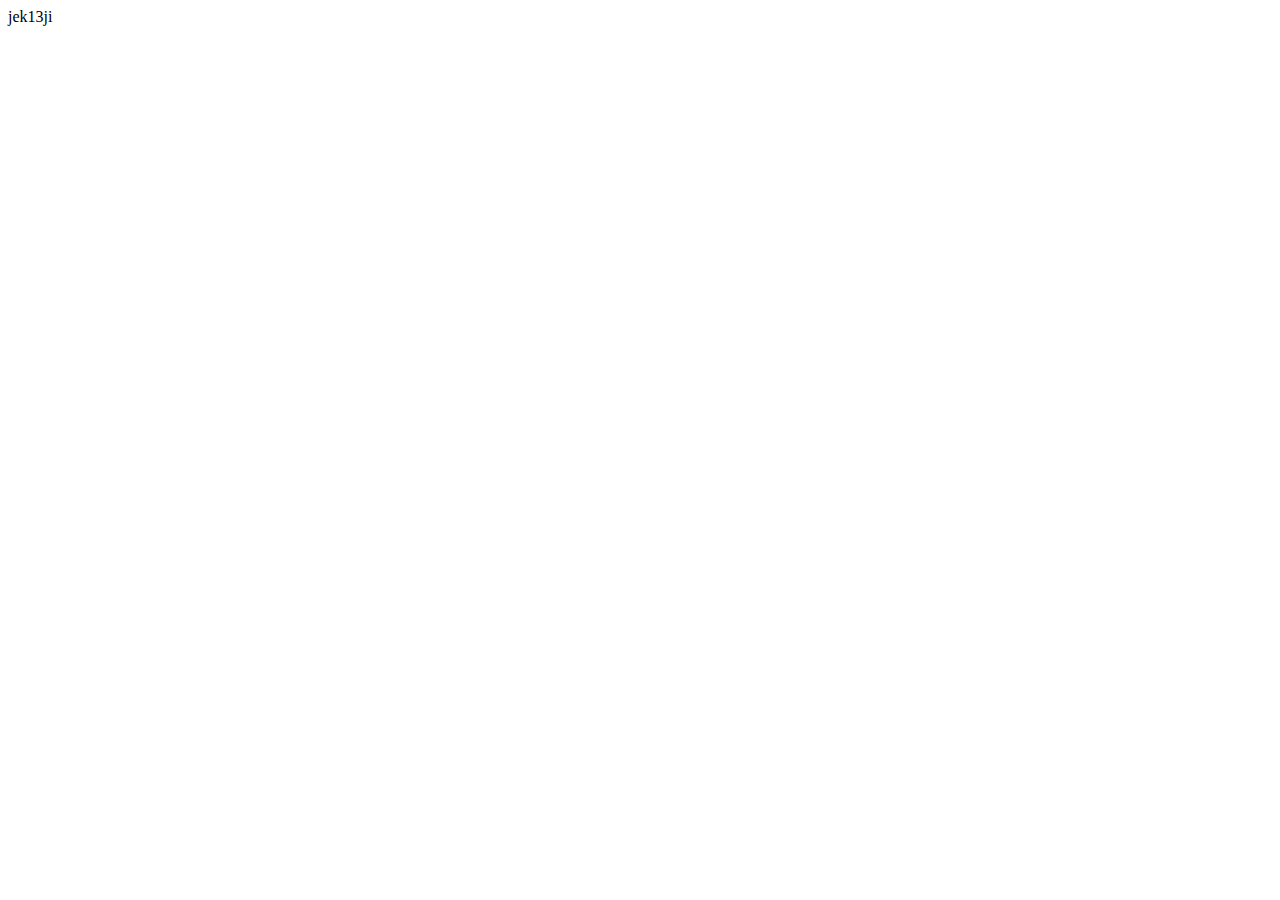
==== ilkin.html @ 347c8cb4 "first change" ====
<!DOCTYPE html>
<html lang="en">
<head>
    <meta charset="UTF-8">
    <meta http-equiv="X-UA-Compatible" content="IE=edge">
    <meta name="viewport" content="width=div, initial-scale=1.0">
    <title>Document</title>
</head>
<body>
    <div>
        jek13ji
    </div>
</body>
</html>
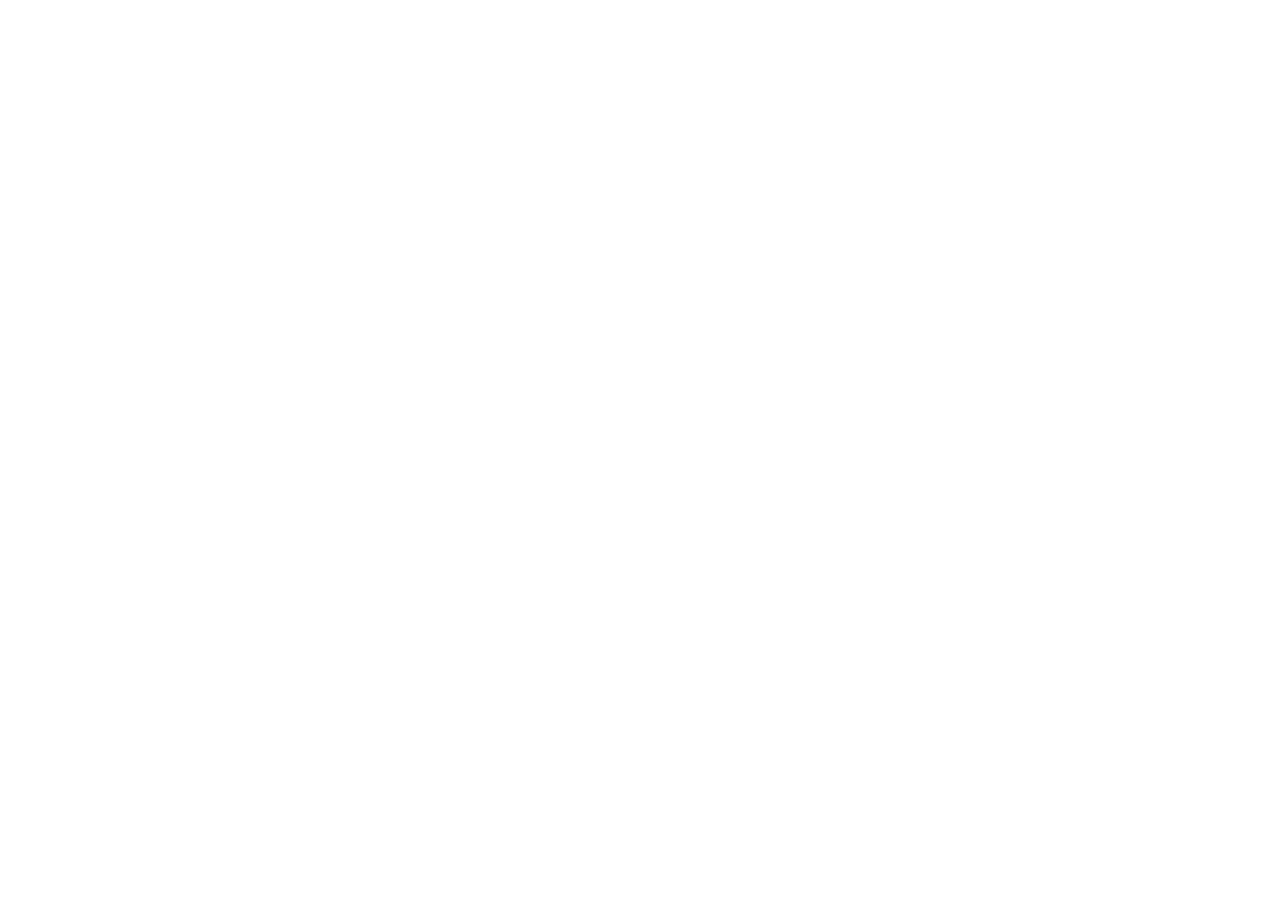
==== commit 21c5710a: "Project" ====
--- a/ilkin.html
+++ b/ilkin.html
@@ -1,14 +1,13 @@
 <!DOCTYPE html>
 <html lang="en">
-<head>
-    <meta charset="UTF-8">
-    <meta http-equiv="X-UA-Compatible" content="IE=edge">
-    <meta name="viewport" content="width=div, initial-scale=1.0">
-    <title>Document</title>
-</head>
-<body>
-    <div>
-        jek13ji
-    </div>
-</body>
-</html>+  <head>
+    <meta charset="UTF-8" />
+    <meta http-equiv="X-UA-Compatible" content="IE=edge" />
+    <meta name="viewport" content="width=device-width, initial-scale=1.0" />
+    <title>Project</title>
+    <link rel="stylesheet" href="ilkin.css" />
+  </head>
+  <body>
+    <div class="container"></div>
+  </body>
+</html>
--- a/ilkin.css
+++ b/ilkin.css
@@ -0,0 +1,18 @@
+@import url("https://fonts.googleapis.com/css2?family=Montserrat:ital,wght@0,100;0,200;0,300;0,400;0,500;0,600;0,700;0,800;0,900;1,100;1,200;1,300;1,400;1,500;1,600;1,700;1,800;1,900&family=Roboto:ital,wght@0,100;0,300;0,400;0,500;0,700;0,900;1,100;1,300;1,400;1,500;1,700;1,900&display=swap");
+* {
+  box-sizing: border-box;
+  list-style: none;
+}
+
+body {
+  font-family: Roboto Slab;
+}
+@media screen and (min-width: 320px) and (max-width: 991px) {
+  .container {
+    margin-left: 35px;
+    margin-top: 36px;
+    display: flex;
+    justify-content: center;
+    flex-direction: column;
+  }
+}
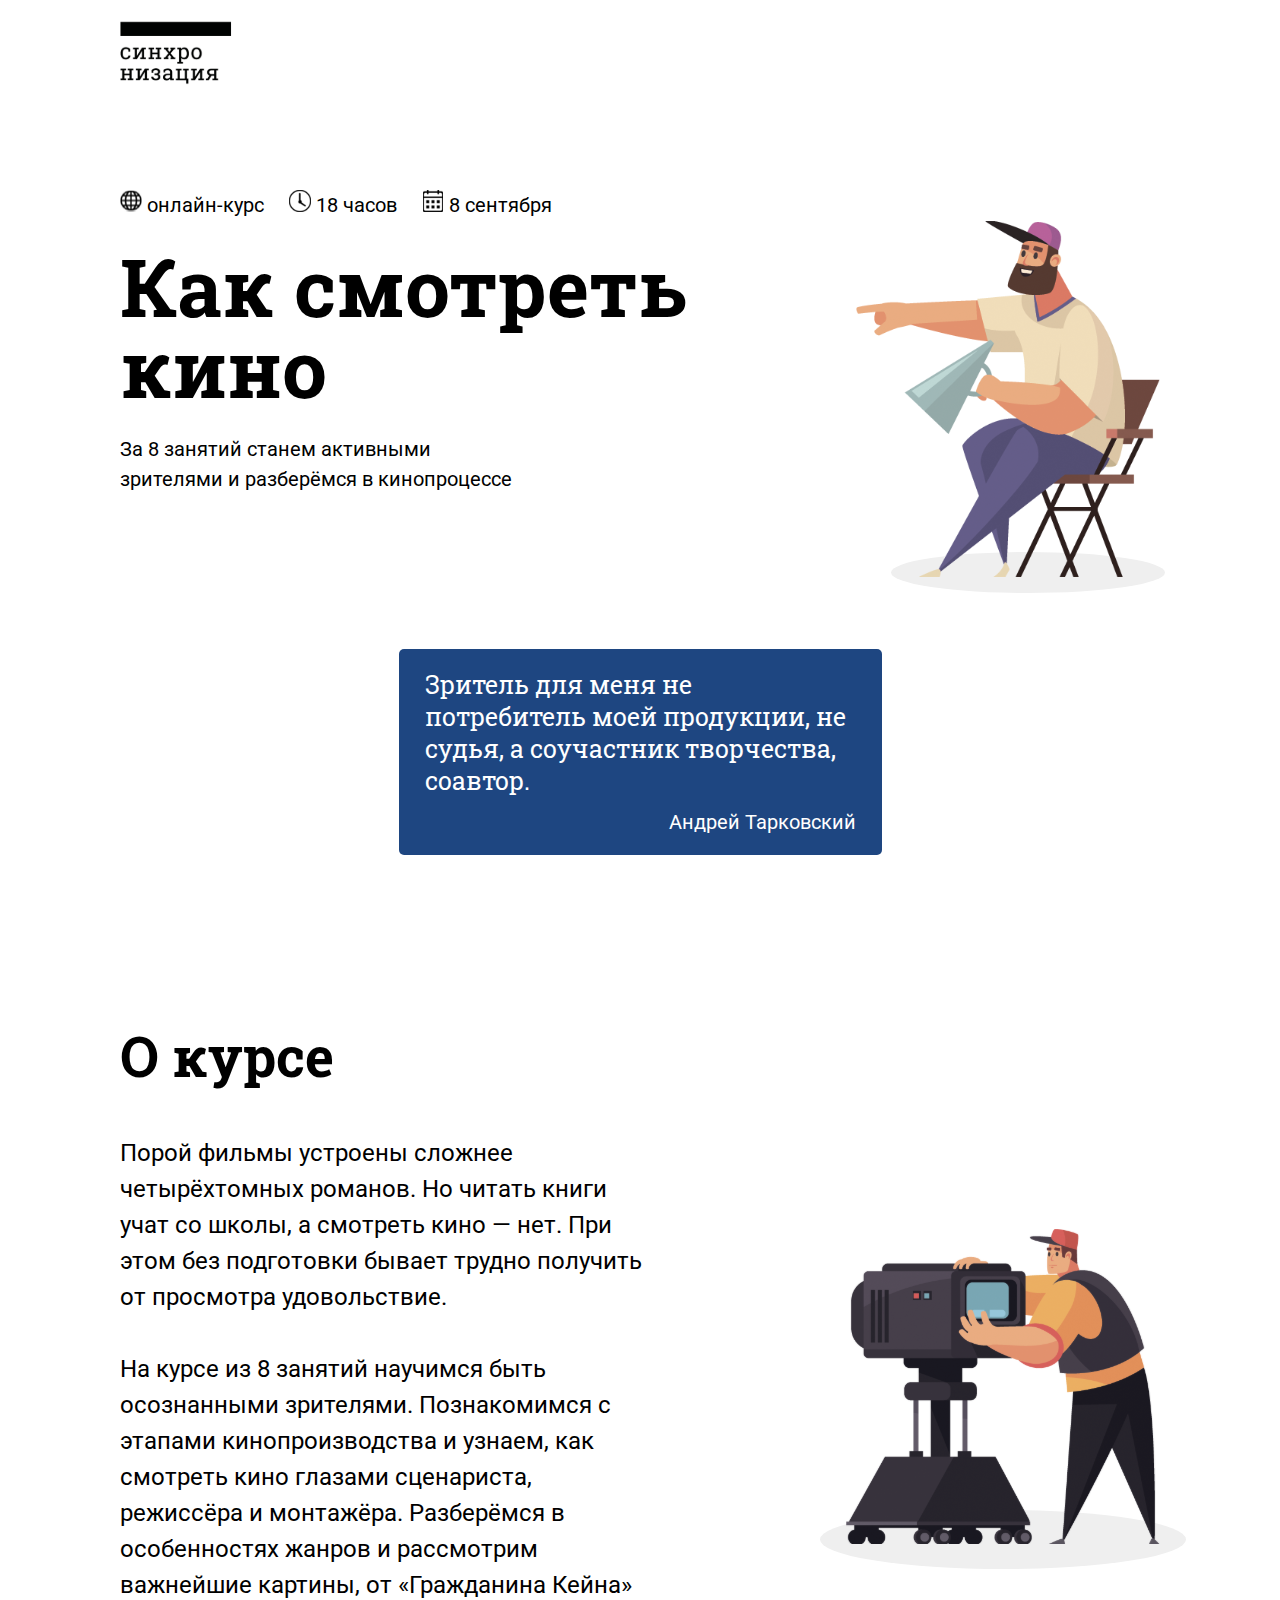
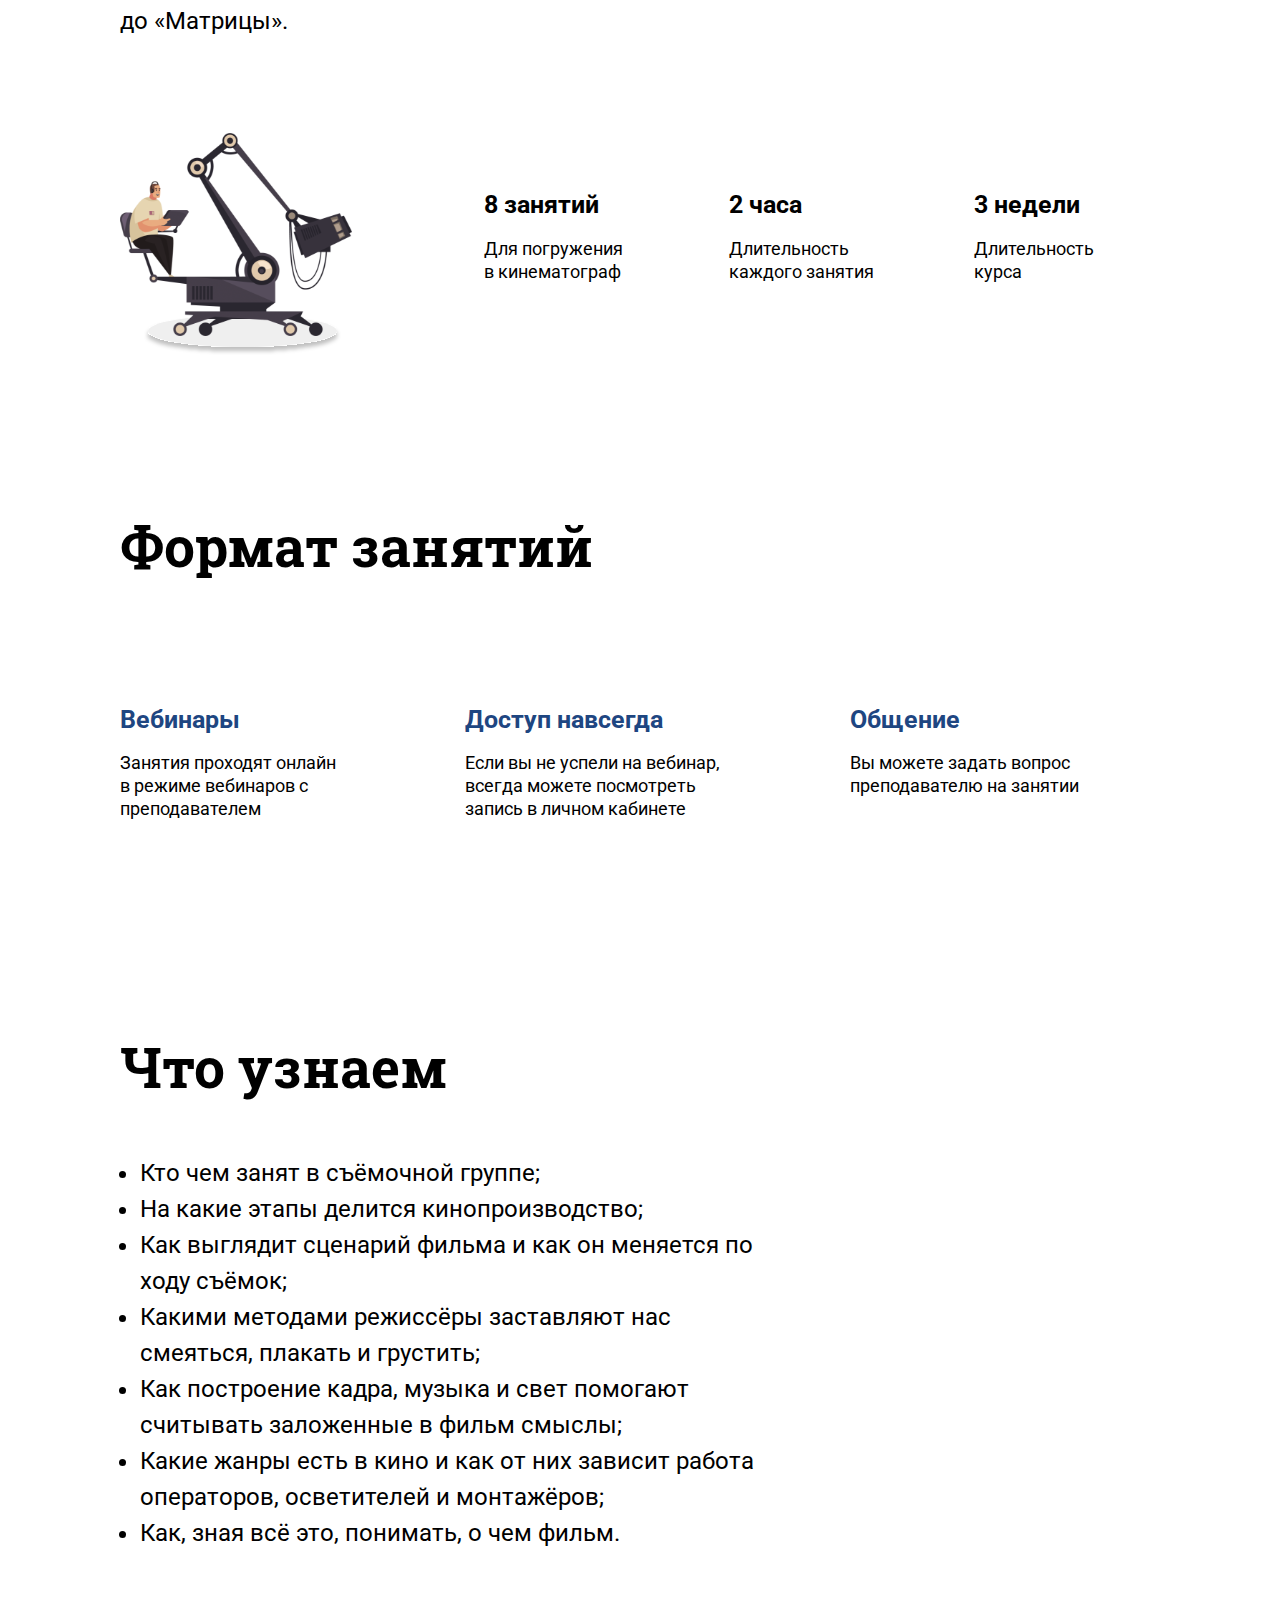
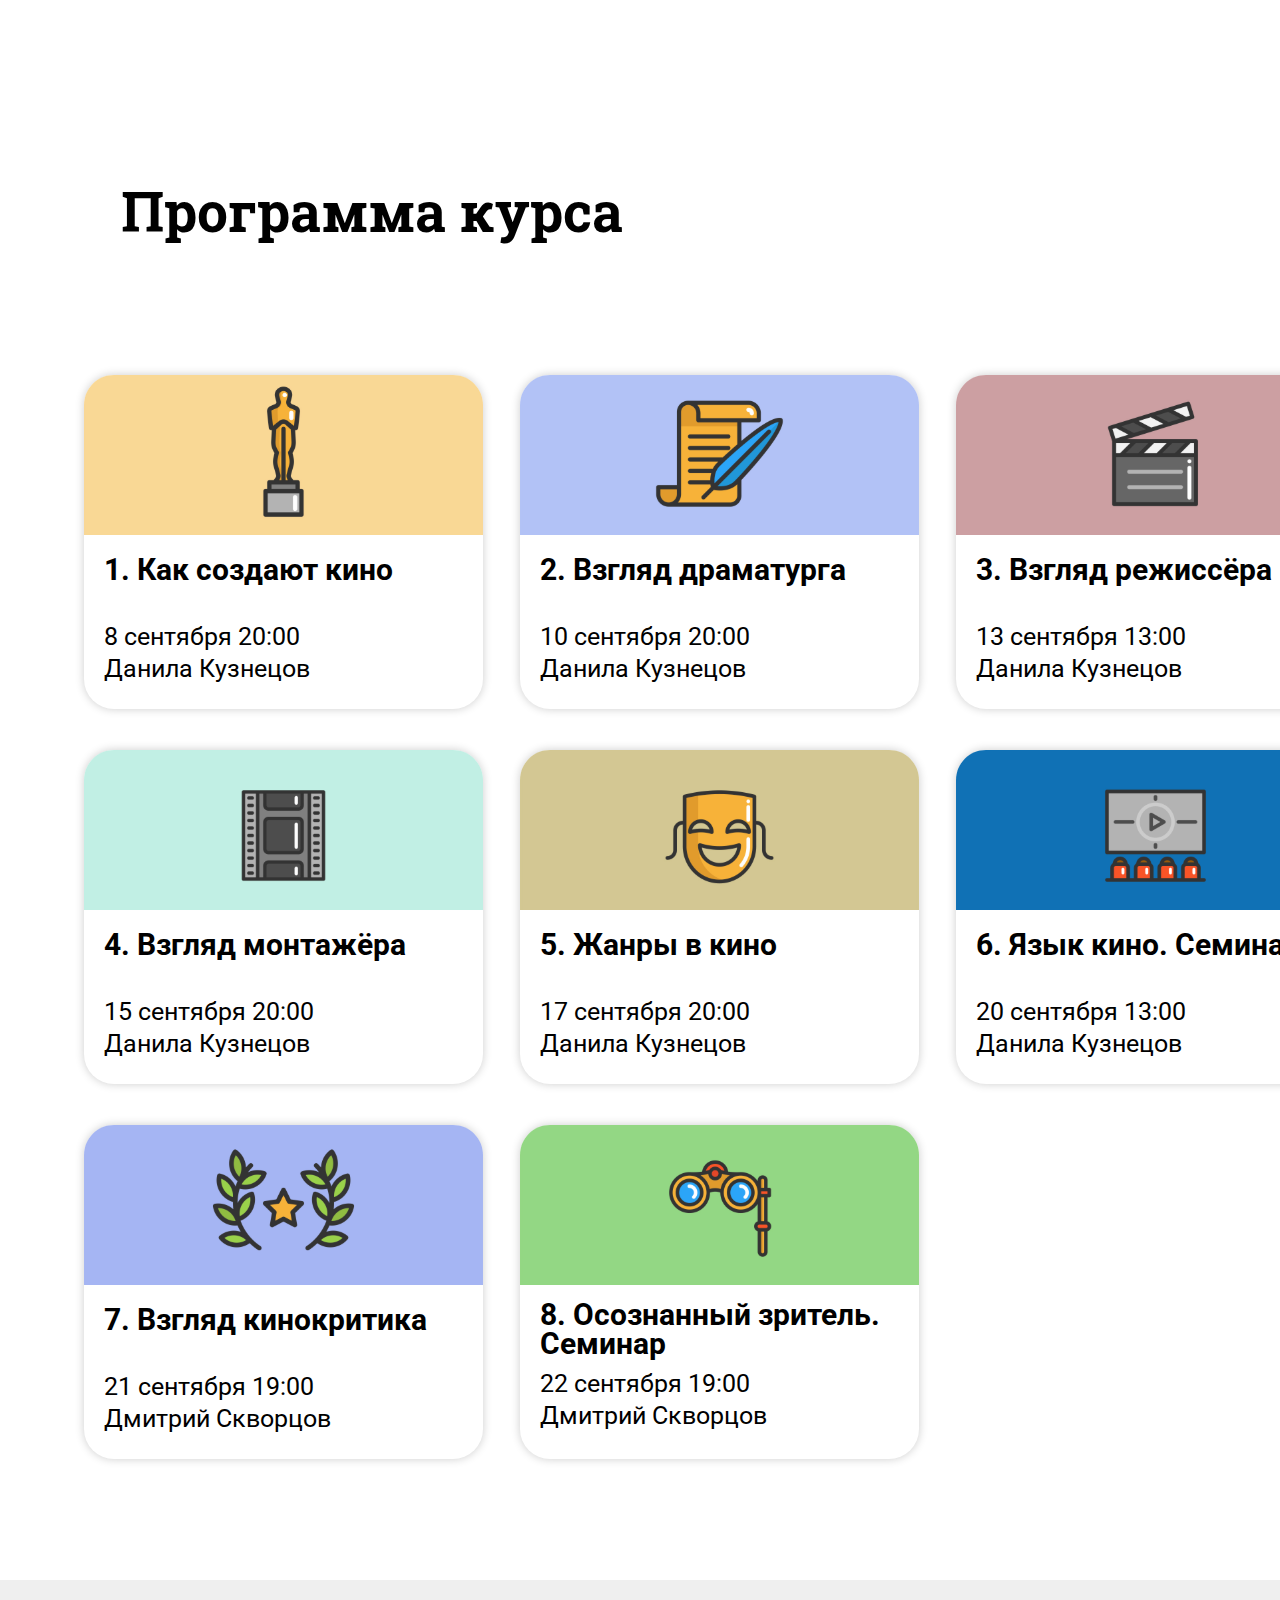
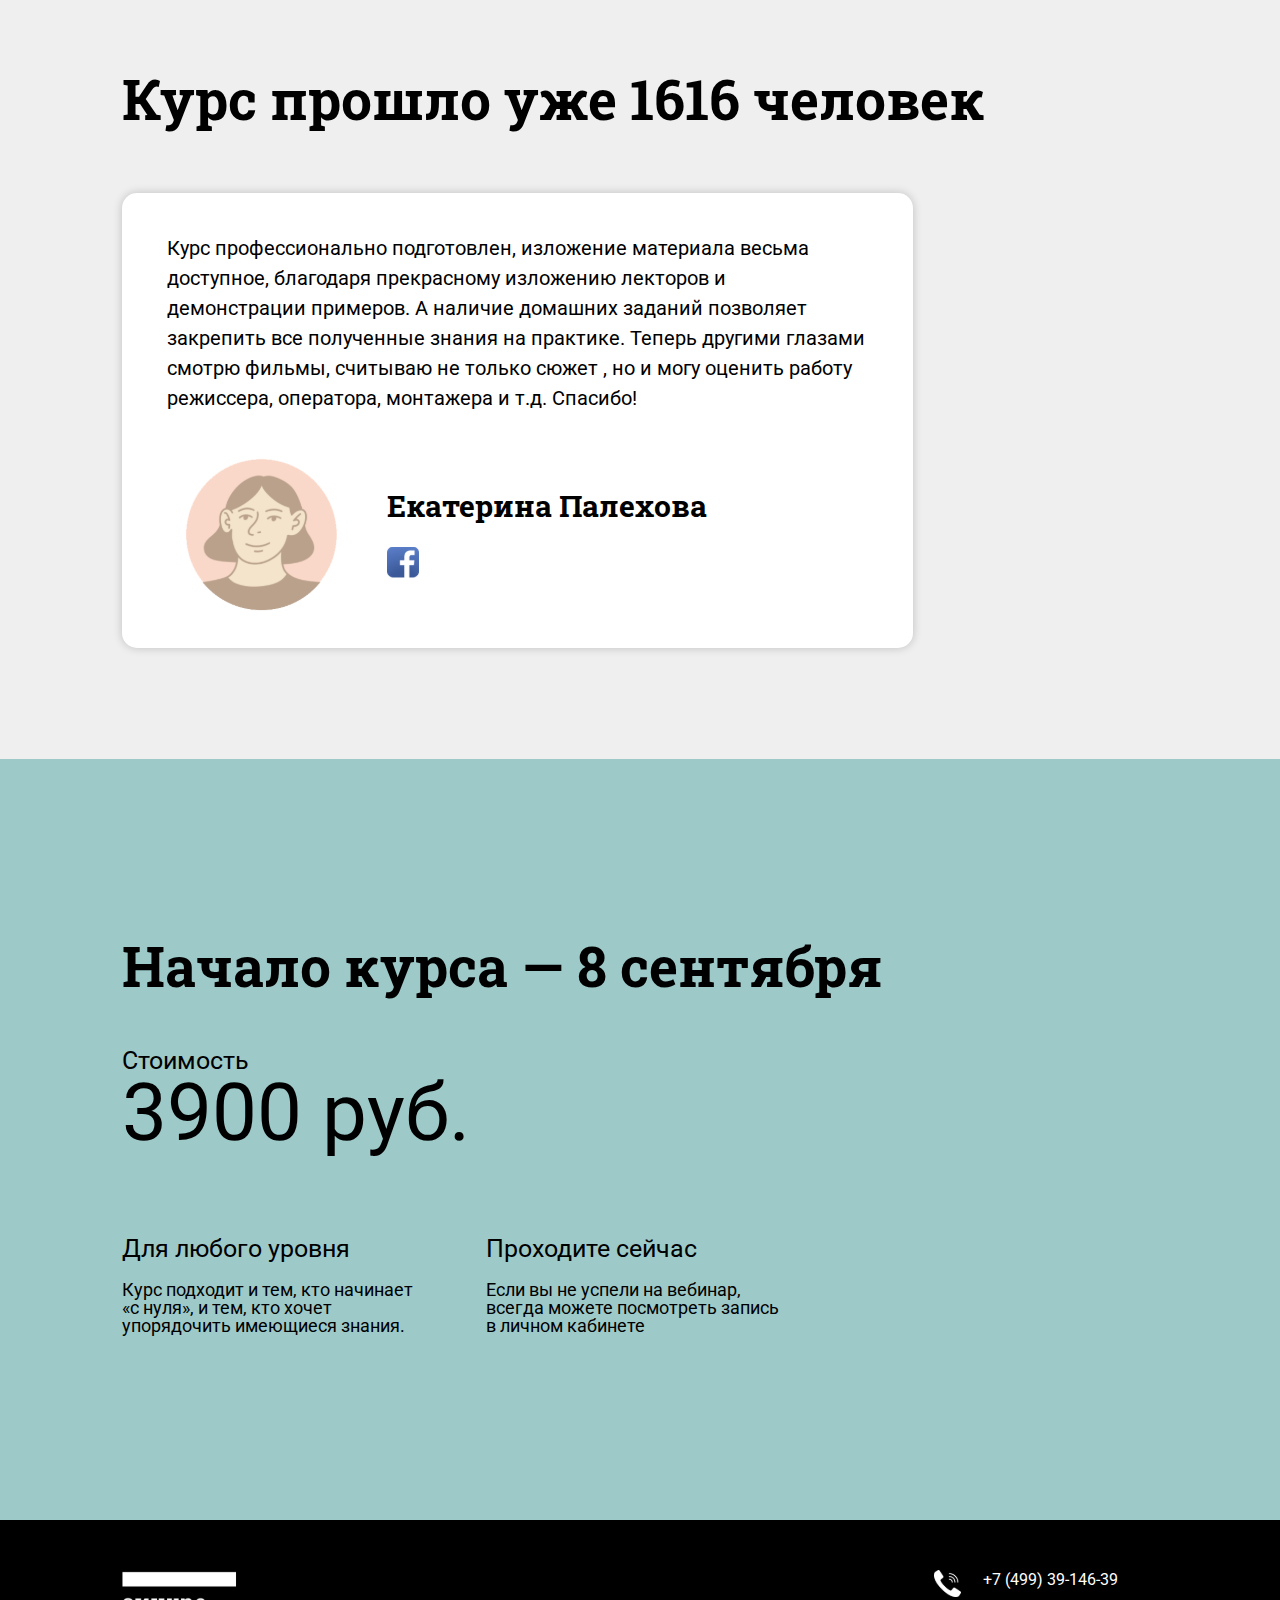
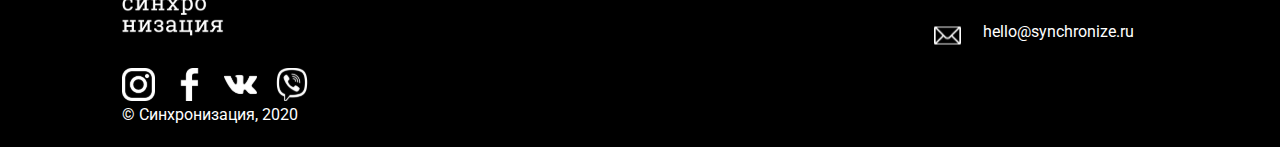
==== commit 59110d2c: "initially changed" ====
--- a/ilkin.html
+++ b/ilkin.html
@@ -8,6 +8,281 @@
     <link rel="stylesheet" href="ilkin.css" />
   </head>
   <body>
-    <div class="container"></div>
+    <div class="container">
+      <header>
+        <a href="#">
+          <img src="./images/logo-black 1.svg" alt="" class="logo" />
+        </a>
+        <ul class="menu">
+          <li>
+            <a href="#"
+              ><img src="images/globe.svg" alt="" /> <span>онлайн-курс</span></a
+            >
+          </li>
+          <li>
+            <a href="#"
+              ><img src="images/clock.svg" alt="" /> <span>18 часов </span></a
+            >
+          </li>
+          <li>
+            <a href="#"
+              ><img src="images/calendar.svg" alt="" />
+              <span>8 сентября</span>
+            </a>
+          </li>
+        </ul>
+      </header>
+      <section class="hero">
+        <div class="top-content">
+          <div class="hero-text">
+            <h1>Как смотреть кино</h1>
+            <p>
+              За 8 занятий станем активными зрителями и разберёмся в
+              кинопроцессе
+            </p>
+          </div>
+          <div class="hero-image">
+            <img src="./images/hero-image.svg" alt="" />
+            <img src="./images/ellipse-1.svg" alt="" />
+          </div>
+        </div>
+        <div class="bottom-content">
+          <div>
+            <p>
+              Зритель для меня не потребитель моей продукции, не судья, а
+              соучастник творчества, соавтор.
+            </p>
+            <p>Андрей Тарковский</p>
+          </div>
+        </div>
+      </section>
+      <section class="about">
+        <div class="top-content">
+          <h1>О курсе</h1>
+          <div class="about-content">
+            <p>
+              Порой фильмы устроены сложнее четырёхтомных романов. Но читать
+              книги учат со школы, а смотреть кино — нет. При этом без
+              подготовки бывает трудно получить от просмотра удовольствие.
+              <br /><br />
+              На курсе из 8 занятий научимся быть осознанными зрителями.
+              Познакомимся с этапами кинопроизводства и узнаем, как смотреть
+              кино глазами сценариста, режиссёра и монтажёра. Разберёмся в
+              особенностях жанров и рассмотрим важнейшие картины, от «Гражданина
+              Кейна» до «Матрицы».
+            </p>
+            <div class="about-image">
+              <img src="./images/about-image-1.svg" alt="" />
+              <img src="./images/ellipse-2.svg" alt="" />
+            </div>
+          </div>
+        </div>
+        <div class="bottom-content">
+          <div class="bottom-image">
+            <img src="./images/about-image-2.svg" alt="" />
+            <img src="./images/ellipse-3.svg" alt="" />
+          </div>
+          <ul class="bottom-text">
+            <li>
+              <span>8 занятий </span>
+              <p>Для погружения в кинематограф</p>
+            </li>
+            <li>
+              <span>2 часа</span>
+              <p>Длительность каждого занятия</p>
+            </li>
+            <li>
+              <span>3 недели</span>
+              <p>Длительность курса</p>
+            </li>
+          </ul>
+        </div>
+      </section>
+      <section class="format">
+        <h1>Формат занятий</h1>
+        <ul class="format-content">
+          <li>
+            <span>Вебинары</span>
+            <p style="max-width: 223px">
+              Занятия проходят онлайн в режиме вебинаров с преподавателем
+            </p>
+          </li>
+          <li>
+            <span>Доступ навсегда</span>
+            <p>
+              Если вы не успели на вебинар, всегда можете посмотреть запись в
+              личном кабинете
+            </p>
+          </li>
+          <li>
+            <span>Общение</span>
+            <p>Вы можете задать вопрос преподавателю на занятии</p>
+          </li>
+        </ul>
+      </section>
+      <section class="whatweknow">
+        <h1>Что узнаем</h1>
+        <ul>
+          <li>Кто чем занят в съёмочной группе;</li>
+          <li>На какие этапы делится кинопроизводство;</li>
+          <li>
+            Как выглядит сценарий фильма и как он меняется по ходу съёмок;
+          </li>
+          <li>
+            Какими методами режиссёры заставляют нас смеяться, плакать и
+            грустить;
+          </li>
+          <li>
+            Как построение кадра, музыка и свет помогают считывать заложенные в
+            фильм смыслы;
+          </li>
+          <li>
+            Какие жанры есть в кино и как от них зависит работа операторов,
+            осветителей и монтажёров;
+          </li>
+          <li>Как, зная всё это, понимать, о чем фильм.</li>
+        </ul>
+      </section>
+    </div>
+    <section class="course">
+      <h1>Программа курса</h1>
+      <div class="boxes-direction">
+        <div class="boxes">
+          <img src="./images/rectangle-1.svg" alt="" />
+          <div>
+            <span>1. Как создают кино</span>
+            <p>8 сентября 20:00 Данила Кузнецов</p>
+          </div>
+        </div>
+        <div class="boxes">
+          <img src="./images/rectangle-2.svg" alt="" />
+          <div>
+            <span>2. Взгляд драматурга</span>
+            <p>10 сентября 20:00 Данила Кузнецов</p>
+          </div>
+        </div>
+        <div class="boxes">
+          <img src="./images/rectangle-3.svg" alt="" />
+          <div>
+            <span>3. Взгляд режиссёра</span>
+            <p>13 сентября 13:00 Данила Кузнецов</p>
+          </div>
+        </div>
+        <div class="boxes">
+          <img src="./images/rectangle-4.svg" alt="" />
+          <div>
+            <span>4. Взгляд монтажёра</span>
+            <p>15 сентября 20:00 Данила Кузнецов</p>
+          </div>
+        </div>
+        <div class="boxes">
+          <img src="./images/rectangle-5.svg" alt="" />
+          <div>
+            <span>5. Жанры в кино</span>
+            <p>17 сентября 20:00 Данила Кузнецов</p>
+          </div>
+        </div>
+        <div class="boxes">
+          <img src="./images/rectangle-6.svg" alt="" />
+          <div>
+            <span>6. Язык кино. Семинар</span>
+            <p>20 сентября 13:00 Данила Кузнецов</p>
+          </div>
+        </div>
+        <div class="boxes">
+          <img src="./images/rectangle-7.svg" alt="" />
+          <div>
+            <span>7. Взгляд кинокритика</span>
+            <p>21 сентября 19:00 Дмитрий Скворцов</p>
+          </div>
+        </div>
+        <div class="last-box">
+          <img src="./images/rectangle-8.svg" alt="" />
+          <div>
+            <span>8. Осознанный зритель. Семинар</span>
+            <p>22 сентября 19:00 Дмитрий Скворцов</p>
+          </div>
+        </div>
+      </div>
+    </section>
+    <section class="static">
+      <h1>Курс прошло уже 1616 человек</h1>
+      <div class="static-content">
+        <p>
+          Курс профессионально подготовлен, изложение материала весьма
+          доступное, благодаря прекрасному изложению лекторов и демонстрации
+          примеров. А наличие домашних заданий позволяет закрепить все
+          полученные знания на практике. Теперь другими глазами смотрю фильмы,
+          считываю не только сюжет , но и могу оценить работу режиссера,
+          оператора, монтажера и т.д. Спасибо!
+        </p>
+        <div class="bottom">
+          <img src="./images/profile-photo.svg" alt="" />
+          <div>
+            <h1>Екатерина Палехова</h1>
+            <img src="./images/fb.svg" alt="" />
+          </div>
+        </div>
+      </div>
+    </section>
+    <section class="start">
+      <h1>Начало курса — 8 сентября</h1>
+      <div>
+        <p>Стоимость</p>
+        <span>3900 руб.</span>
+      </div>
+      <ul>
+        <li>
+          <span>Для любого уровня</span>
+          <p>
+            Курс подходит и тем, кто начинает «с нуля», и тем, кто хочет
+            упорядочить имеющиеся знания.
+          </p>
+        </li>
+        <li>
+          <span>Проходите сейчас</span>
+          <p>
+            Если вы не успели на вебинар, всегда можете посмотреть запись в
+            личном кабинете
+          </p>
+        </li>
+      </ul>
+    </section>
+    <footer>
+      <div>
+        <div class="left-footer">
+          <img src="./images/logo-white 1.svg" alt="" />
+          <ul>
+            <li>
+              <a href="#"><img src="./images/instagram.svg" alt="" /></a>
+            </li>
+            <li>
+              <a href="#"><img src="./images/fb-black.svg" alt="" /></a>
+            </li>
+            <li>
+              <a href="#"><img src="./images/wk.svg" alt="" /></a>
+            </li>
+            <li>
+              <a href="#"><img src="./images/wp.svg" alt="" /></a>
+            </li>
+          </ul>
+        </div>
+        <div class="right-footer">
+          <ul>
+            <li>
+              <img src="./images/phone_white.svg" alt="" />
+              <p>+7 (499) 39-146-39</p>
+            </li>
+            <li>
+              <img src="./images/mail_white.svg" alt="" />
+              <p>hello@synchronize.ru</p>
+            </li>
+          </ul>
+        </div>
+        <div class="bottom-footer">
+          <p>© Синхронизация, 2020</p>
+        </div>
+      </div>
+    </footer>
   </body>
 </html>
--- a/ilkin.css
+++ b/ilkin.css
@@ -1,18 +1,1016 @@
-@import url("https://fonts.googleapis.com/css2?family=Montserrat:ital,wght@0,100;0,200;0,300;0,400;0,500;0,600;0,700;0,800;0,900;1,100;1,200;1,300;1,400;1,500;1,600;1,700;1,800;1,900&family=Roboto:ital,wght@0,100;0,300;0,400;0,500;0,700;0,900;1,100;1,300;1,400;1,500;1,700;1,900&display=swap");
+@import url("https://fonts.googleapis.com/css2?family=Roboto+Slab:wght@100;200;300;400;500;600;700;800;900&family=Roboto:ital,wght@0,100;0,300;0,400;0,500;0,700;0,900;1,100;1,300;1,400;1,500;1,700;1,900&display=swap");
 * {
   box-sizing: border-box;
+  margin: 0;
+  padding: 0;
+  text-decoration: none;
   list-style: none;
 }
+body {
+  font-family: Roboto;
+}
+.container {
+  margin: 0 auto;
+  max-width: 1600px;
+  padding: 0 120px;
+}
+@media screen and (min-width: 1280px) {
+  .container header {
+    margin-top: 20px;
+    display: flex;
+    flex-direction: column;
+    row-gap: 100px;
+  }
+  .logo {
+    width: 112px;
+    height: 66px;
+    object-fit: contain;
+  }
+  header .menu {
+    display: flex;
+    align-items: center;
+    column-gap: 25px;
+  }
+  header .menu a {
+    font-size: 20px;
+    line-height: 23px;
+    color: #000;
+  }
+  header .menu a img {
+    width: 22px;
+    height: 22px;
+  }
+  .hero {
+    display: flex;
+    flex-direction: column;
+    row-gap: 68px;
+    margin-top: 4px;
+  }
+  .hero .top-content {
+    display: flex;
+    align-items: flex-start;
+  }
+  .hero .top-content .hero-text {
+    width: 100%;
+  }
+  .hero .top-content .hero-text h1 {
+    font-size: 80px;
+    line-height: 81.11px;
+    font-family: "Roboto Slab";
+    max-width: 628px;
+    padding-top: 25px;
+  }
+  .hero .top-content .hero-text p {
+    font-size: 20px;
+    line-height: 150%;
+    padding-top: 26px;
+    max-width: 414px;
+  }
+  .hero .hero-image {
+    position: relative;
+    margin-left: 140px;
+  }
+  .hero .hero-image img:last-child {
+    z-index: -1;
+    position: absolute;
+    left: 35px;
+    bottom: -12px;
+  }
+  .hero .bottom-content {
+    display: flex;
+    justify-content: center;
+  }
+  .hero .bottom-content div {
+    max-width: 483px;
+    background-color: #1e4681;
+    color: #fff;
+    padding: 20px 26px;
+    border-radius: 5px;
+  }
+  .hero .bottom-content div p:first-child {
+    font-family: "Roboto Slab";
+    font-size: 25px;
+    line-height: 32px;
+  }
+  .hero .bottom-content div p:last-child {
+    font-size: 20px;
+    line-height: 26px;
+    text-align: right;
+    padding-top: 12px;
+  }
+  .about {
+    margin-top: 173.36px;
+    display: flex;
+    flex-direction: column;
+  }
+  .about .top-content {
+    display: flex;
+    flex-direction: column;
+    column-gap: 190px;
+  }
+  .about .top-content .about-content {
+    display: flex;
+    width: 100%;
+    margin-top: 51px;
+    align-items: center;
+    column-gap: 190px;
+  }
+  .about .top-content h1 {
+    font-size: 55px;
+    line-height: 101.38%;
+    font-family: "Roboto Slab";
+    font-weight: 700;
+  }
+  .about .top-content .about-content p {
+    max-width: 662px;
+    font-size: 24px;
+    line-height: 36px;
+  }
+  .about .about-image {
+    display: flex;
+    flex-direction: column;
+    align-items: center;
+    position: relative;
+  }
+  .about .about-image img:last-child {
+    position: absolute;
+    bottom: -25px;
+    z-index: -1;
+  }
+  .about .bottom-content {
+    display: flex;
+    margin-top: 94px;
+    position: relative;
+    column-gap: 132px;
+  }
+  .about .bottom-image img:last-child {
+    position: absolute;
+    left: 24px;
+    bottom: -15px;
+    z-index: -1;
+  }
+  .about .bottom-content .bottom-text {
+    display: flex;
+    align-items: center;
+    column-gap: 95px;
+  }
+  .about .bottom-content .bottom-text span {
+    font-size: 25px;
+    line-height: 130%;
+    font-weight: 700;
+  }
+  .about .bottom-content .bottom-text p {
+    font-size: 18px;
+    line-height: 130%;
+    max-width: 150px;
+    padding-top: 15px;
+  }
+  .format {
+    margin-top: 178px;
+    display: flex;
+    flex-direction: column;
+    row-gap: 131px;
+  }
+  .format h1 {
+    font-family: "Roboto Slab";
+    font-weight: bold;
+    font-size: 55px;
+    line-height: 101.38%;
+  }
+  .format .format-content {
+    display: flex;
+    column-gap: 122px;
+  }
+  .format .format-content span {
+    color: #1e4681;
+    font-size: 25px;
+    line-height: 32px;
+    font-weight: bold;
+  }
+  .format .format-content p {
+    padding-top: 15px;
+    font-size: 18px;
+    line-height: 23px;
+    max-width: 263px;
+  }
+  .whatweknow {
+    margin-top: 219px;
+    display: flex;
+    flex-direction: column;
+    row-gap: 60px;
+  }
+  .whatweknow h1 {
+    font-size: 55px;
+    line-height: 55.61px;
+    font-weight: bold;
+    font-family: "Roboto Slab";
+  }
+  .whatweknow ul {
+    max-width: 662px;
+    padding-left: 20px;
+  }
+  .whatweknow ul li {
+    list-style: outside;
+    font-size: 24px;
+    line-height: 36px;
+  }
+  .course {
+    margin-top: 232px !important;
+    display: flex;
+    flex-direction: column;
+    row-gap: 136px;
+    position: relative;
+    margin: 0 auto;
+    padding: 0 84px;
+    max-width: 1600px;
+  }
+  .course h1 {
+    font-weight: bold;
+    font-size: 55px;
+    line-height: 101.38%;
+    font-family: "Roboto Slab";
+    margin-left: 37px;
+  }
+  .course .boxes-direction {
+    display: flex;
+    flex-wrap: wrap;
+    column-gap: 37px;
+    row-gap: 41px;
+    width: 115%;
+  }
+  .course .boxes {
+    box-shadow: 0 0 10px 0 rgb(1 1 1 / 20%);
+    border-radius: 30px;
+  }
+  .course .boxes div {
+    padding-left: 20px;
+    padding-top: 11px;
+    padding-bottom: 23px;
+    display: flex;
+    flex-direction: column;
+  }
+  .course .boxes span {
+    font-size: 30px;
+    font-weight: 700;
+    line-height: 39px;
+    max-width: 365px;
+    display: block;
+    padding-bottom: 32px;
+  }
+  .course .boxes p {
+    font-size: 25px;
+    line-height: 130%;
+    max-width: 240px;
+  }
+  .course .last-box {
+    box-shadow: 0 0 10px 0 rgb(1 1 1 / 20%);
+    border-radius: 30px;
+  }
+  .course .last-box div {
+    padding-left: 20px;
+    padding-top: 11px;
+    padding-bottom: 23px;
+    display: flex;
+    flex-direction: column;
+  }
+  .course .last-box span {
+    font-size: 30px;
+    font-weight: 700;
+    line-height: 29px;
+    max-width: 365px;
+    display: block;
+    padding-bottom: 10px;
+  }
+  .course .last-box p {
+    line-height: 130%;
+    font-size: 25px;
+    max-width: 240px;
+  }
+  .static {
+    background-color: #efefef;
+    margin: 0 auto;
+    padding-top: 91px;
+    padding-left: 122px;
+    padding-bottom: 111px;
+    margin-top: 121px;
+    display: flex;
+    flex-direction: column;
+    justify-content: flex-start;
+    max-width: 1600px;
+  }
+  .static h1 {
+    font-family: "Roboto Slab";
+    font-weight: bold;
+    font-size: 55px;
+    line-height: 101.38%;
+    margin-bottom: 67px;
+  }
+  .static .static-content {
+    background-color: #fff;
+    padding: 40px 45px 29px;
+    max-width: 791px;
+    border-radius: 15px;
+    box-shadow: 0 0 10px 0 rgb(1 1 1 / 20%);
+    display: flex;
+    flex-direction: column;
+    row-gap: 37px;
+  }
+  .static .static-content p {
+    font-size: 20px;
+    line-height: 150%;
+    max-width: 700px;
+  }
+  .static .bottom {
+    display: flex;
+    column-gap: 30px;
+    align-items: center;
+  }
+  .static .bottom div {
+    display: flex;
+    flex-direction: column;
+    row-gap: 26px;
+  }
+  .static .bottom div h1 {
+    font-size: 30px;
+    line-height: 101.38%;
+    font-family: "Roboto Slab";
+    margin: 0;
+  }
+  .static .bottom div img {
+    width: 32px;
+    height: 31px;
+  }
+  .start {
+    background-color: #9dc9c8;
+    margin: 0 auto;
+    padding-top: 179px;
+    padding-left: 122px;
+    padding-bottom: 185px;
+    display: flex;
+    flex-direction: column;
+    justify-content: flex-start;
+    max-width: 1600px;
+  }
+  .start h1 {
+    font-family: "Roboto Slab";
+    font-size: 55px;
+    font-weight: 700;
+    line-height: 56px;
+    letter-spacing: 0em;
+    text-align: left;
+    margin-bottom: 54px;
+  }
+  .start div {
+    margin-bottom: 82px;
+  }
+  .start div p {
+    font-size: 25px;
+    line-height: 25px;
+    letter-spacing: 0em;
+    text-align: left;
+  }
+  .start div span {
+    font-size: 80px;
+    font-weight: 400;
+    line-height: 81px;
+    letter-spacing: 0em;
+    text-align: left;
+  }
+  .start ul {
+    display: flex;
+    column-gap: 70px;
+  }
+  .start ul li span {
+    font-size: 25px;
+    line-height: 25px;
+    letter-spacing: 0em;
+    text-align: left;
+    margin-bottom: 20px;
+    display: block;
+  }
+  .start ul li p {
+    font-size: 18px;
+    font-weight: 400;
+    line-height: 18px;
+    letter-spacing: 0em;
+    text-align: left;
+    max-width: 294px;
+  }
+  footer {
+    background-color: #000;
+    margin: 0 auto;
+    padding-top: 50px;
+    padding-left: 122px;
+    padding-bottom: 23px;
+    display: flex;
+    flex-direction: column;
+    row-gap: 147px;
+    position: relative;
+    max-width: 1600px;
+  }
+  footer .left-footer {
+    display: flex;
+    flex-direction: column;
+    row-gap: 30px;
+  }
+  footer .left-footer img {
+    width: 115px;
+    height: 68px;
+  }
+  footer .left-footer ul {
+    display: flex;
+    column-gap: 18px;
+  }
+  footer .left-footer ul li a img {
+    width: 33px;
+    height: 33px;
+  }
+  footer .right-footer {
+    display: flex;
+    row-gap: 25px;
+    color: #fff;
+    position: absolute;
+    right: 146px;
+    top: 50px;
+  }
+  footer .right-footer ul {
+    display: flex;
+    row-gap: 25px;
+    flex-direction: column;
+  }
+  footer .right-footer ul li {
+    display: flex;
+    column-gap: 22px;
+  }
+  footer .right-footer ul li img {
+    width: 27px;
+    height: 27px;
+  }
+  footer .bottom-footer {
+    color: #fff;
+  }
+}
+@media screen and (min-width: 992px) and (max-width: 1279px) {
+  /* ----------------Nurlan------------------- */
 
-body {
-  font-family: Roboto Slab;
+  .container {
+    margin: 0 auto;
+    padding: 0 70px;
+  }
+  .container header {
+    margin-top: 20px;
+    display: flex;
+    flex-direction: column;
+    row-gap: 58px;
+  }
+  .logo {
+    width: 64px;
+    height: 38px;
+    object-fit: contain;
+    margin-top: 22px;
+  }
+  header .menu {
+    display: flex;
+    align-items: center;
+    column-gap: 25px;
+  }
+
+  header .menu a {
+    font-size: 12px;
+    line-height: 14px;
+    width: 75.29px;
+    height: 18.53px;
+    font-style: normal;
+    font-weight: normal;
+  }
+  header .menu a img {
+    width: 12px;
+    height: 12px;
+  }
+  .hero {
+    display: flex;
+    flex-direction: column;
+    row-gap: 68px;
+    margin-top: 7.53px;
+  }
+  .hero .top-content {
+    display: flex;
+    align-items: flex-start;
+  }
+  .hero .top-content .hero-text {
+    width: 100%;
+  }
+  .hero .top-content .hero-text h1 {
+    line-height: 47px;
+    font-family: "Roboto Slab";
+    padding-top: 8px;
+
+    width: 363.72px;
+    height: 110.04px;
+    font-family: Roboto Slab;
+    font-style: normal;
+    font-weight: bold;
+    font-size: 46px;
+    margin-bottom: 4px;
+  }
+  .hero .top-content .hero-text p {
+    width: 264px;
+    height: 36px;
+    font-family: Roboto;
+    font-style: normal;
+    font-weight: normal;
+    font-size: 12px;
+    line-height: 18px;
+  }
+  .hero .hero-image {
+    position: relative;
+  }
+  .hero .hero-image img:first-child {
+    position: absolute;
+    left: -430px;
+    width: 176.07px;
+    height: 206.18px;
+  }
+
+  .hero .hero-image img:last-child {
+    z-index: -1;
+    position: absolute;
+    left: -410px;
+    bottom: -217px;
+    width: 158.69px;
+    height: 23.75px;
+  }
+  .hero .bottom-content {
+    display: flex;
+  }
+  .hero .bottom-content div {
+    width: 280.11px;
+    height: 115.83px;
+    background-color: #1e4681;
+    color: #fff;
+    border-radius: 3px;
+    margin-top: 39.17px;
+    margin-left: 154px;
+  }
+  .hero .bottom-content div p:first-child {
+    font-family: "Roboto Slab";
+    width: 250.38px;
+    height: 65.45px;
+    font-style: normal;
+    font-weight: normal;
+    font-size: 14px;
+    line-height: 130%;
+    padding-top: 11px;
+    padding-left: 15px;
+    margin-bottom: 10.6px;
+  }
+  .hero .bottom-content div p:last-child {
+    width: 162.46px;
+    height: 26.43px;
+    font-family: Roboto;
+    font-style: normal;
+    font-weight: normal;
+    font-size: 12px;
+    line-height: 130%;
+    text-align: right;
+    padding-top: 11px;
+    margin-left: 108px;
+  }
+  /* ----------------------------------------------- */
+  .about {
+    margin-top: 100.41px;
+    display: flex;
+    flex-direction: column;
+  }
+  .about .top-content {
+    display: flex;
+    flex-direction: column;
+    column-gap: 115px;
+  }
+  .about .top-content .about-content {
+    display: flex;
+    width: 100%;
+    margin-top: 25px;
+    align-items: center;
+    column-gap: 115px;
+  }
+  .about .top-content h1 {
+    font-family: "Roboto Slab";
+    font-weight: 700;
+    font-size: 32px;
+    line-height: 101.38%;
+    /* or 32px */
+    color: #000000;
+  }
+  .about .top-content .about-content p {
+    max-width: 383.41px;
+    font-size: 14px;
+    line-height: 150%;
+    /* or 21px */
+    color: #000000;
+  }
+  .about .about-image {
+    display: flex;
+    flex-direction: column;
+    align-items: center;
+    position: relative;
+  }
+  .about .about-image img:first-child {
+    display: block;
+    width: 181.86px;
+  }
+
+  .about .about-image img:last-child {
+    position: absolute;
+    bottom: -15px;
+    z-index: -1;
+    width: 211.98px;
+  }
+  .about .bottom-content {
+    display: flex;
+    margin-top: 50px;
+    position: relative;
+    column-gap: 76.45px;
+  }
+  .about .bottom-image img:first-child {
+    width: 134.37px;
+  }
+  .about .bottom-image img:last-child {
+    position: absolute;
+    left: 20px;
+    bottom: -6px;
+    z-index: -1;
+    width: 109.46px;
+    height: 24.53px;
+  }
+  .about .bottom-content .bottom-text {
+    display: flex;
+    align-items: center;
+    column-gap: 55.23px;
+  }
+  .about .bottom-content .bottom-text span {
+    font-weight: 700;
+    font-size: 15px;
+    line-height: 130%;
+    /* or 19px */
+  }
+  .about .bottom-content .bottom-text p {
+    padding-top: 10px;
+    max-width: 108px;
+    font-size: 11px;
+    line-height: 130%;
+    /* or 14px */
+  }
+  .format {
+    margin-top: 93.83px;
+    display: flex;
+    flex-direction: column;
+    row-gap: 51.55px;
+  }
+  .format h1 {
+    font-family: "Roboto Slab";
+    font-weight: bold;
+    font-size: 55px;
+    line-height: 101.38%;
+    font-size: 32px;
+    line-height: 101.38%;
+  }
+  .format .format-content {
+    display: flex;
+    column-gap: 50.87px;
+  }
+  .format .format-content span {
+    color: #1e4681;
+    font-weight: bold;
+    font-size: 15px;
+    line-height: 130%;
+  }
+  .format .format-content p {
+    padding-top: 13px;
+    max-width: 158.9px;
+    font-size: 11px;
+    line-height: 130%;
+  }
+  .whatweknow {
+    margin-top: 144px;
+    display: flex;
+    flex-direction: column;
+    row-gap: 50px;
+    margin-bottom: 143px;
+  }
+  .whatweknow h1 {
+    font-weight: bold;
+    font-family: "Roboto Slab";
+    font-size: 32px;
+    line-height: 101.38%;
+  }
+  .whatweknow ul {
+    max-width: 383.41px;
+    padding-left: 20px;
+  }
+  .whatweknow ul li {
+    list-style: outside;
+    font-size: 14px;
+    line-height: 150%;
+  }
+
+  /* --------------------Rashad----------------------------- */
+  .course {
+    margin-top: 130px !important;
+    display: flex;
+    flex-direction: column;
+    row-gap: 77px;
+    position: relative;
+    margin: 0 auto;
+    padding: 0 50px;
+    max-width: 1244px;
+  }
+  .course h1 {
+    font-weight: bold;
+    font-size: 32px;
+    line-height: 101.38%;
+    font-family: "Roboto Slab";
+    margin-left: 20px;
+  }
+  .course .boxes-direction {
+    display: flex;
+    flex-wrap: wrap;
+    column-gap: 21px;
+    row-gap: 23px;
+    width: 85%;
+  }
+  .course .boxes {
+    box-shadow: 0 0 10px 0 rgb(1 1 1 / 20%);
+    border-radius: 20px;
+  }
+  .course .boxes img {
+    width: 231.09px;
+    height: 92.67px;
+  }
+  .course .boxes div {
+    padding-left: 11px;
+    padding-top: 6.37px;
+    padding-bottom: 13.32px;
+    display: flex;
+    flex-direction: column;
+  }
+  .course .boxes span {
+    font-size: 17px;
+    font-weight: 700;
+    line-height: 22.1px;
+    max-width: 211.4px;
+    display: block;
+    padding-bottom: 22.6px;
+  }
+  .course .boxes p {
+    font-size: 14px;
+    line-height: 130%;
+    max-width: 160px;
+  }
+  .course .last-box {
+    box-shadow: 0 0 10px 0 rgb(1 1 1 / 20%);
+    border-radius: 20px;
+  }
+  .course .last-box img {
+    width: 231.09px;
+    height: 92.67px;
+  }
+  .course .last-box div {
+    padding-left: 11px;
+    padding-top: 6.37px;
+    padding-bottom: 13.32px;
+    display: flex;
+    flex-direction: column;
+  }
+  .course .last-box span {
+    font-size: 17px;
+    font-weight: 700;
+    line-height: 22.1px;
+    max-width: 211.4px;
+    display: block;
+    padding-bottom: 6.6px;
+  }
+  .course .last-box p {
+    font-size: 14px;
+    line-height: 130%;
+    max-width: 160px;
+  }
+  .static {
+    background-color: #efefef;
+    margin: 0 auto;
+    padding-top: 52.7px;
+    padding-left: 70.6px;
+    padding-bottom: 64.29px;
+    margin-top: 52.6px;
+    display: flex;
+    flex-direction: column;
+    justify-content: flex-start;
+    max-width: 1280px;
+  }
+  .static h1 {
+    font-family: "Roboto Slab";
+    font-weight: bold;
+    font-size: 32px;
+    line-height: 101.38%;
+    margin-bottom: 45px;
+  }
+  .static .static-content {
+    background-color: #fff;
+    padding: 23px 26px 16.8px;
+    max-width: 460px;
+    border-radius: 15px;
+    box-shadow: 0 0 10px 0 rgb(1 1 1 / 20%);
+    display: flex;
+    flex-direction: column;
+    row-gap: 19px;
+  }
+  .static .static-content p {
+    font-size: 12px;
+    line-height: 150%;
+    max-width: 405px;
+  }
+  .static .bottom {
+    display: flex;
+    column-gap: 17px;
+    align-items: center;
+  }
+  .static .bottom img {
+    width: 110.04px;
+    height: 97.88px;
+  }
+  .static .bottom div {
+    display: flex;
+    flex-direction: column;
+    row-gap: 17px;
+  }
+  .static .bottom div h1 {
+    font-size: 17px;
+    line-height: 101.38%;
+    font-family: "Roboto Slab";
+    margin: 0;
+  }
+  .static .bottom div img {
+    width: 18.53px;
+    height: 17.95px;
+  }
+
+  /* ---------------------------------- ilkin --------*/
+
+  .start {
+    background-color: #90d1d0;
+    width: 834px;
+    height: 451.75px;
+    padding-top: 103px;
+    padding-left: 70.66px;
+    padding-bottom: 107px;
+    padding-right: 237px;
+    display: flex;
+    flex-direction: column;
+    justify-content: flex-start;
+    max-width: 1600px;
+  }
+  .start h1 {
+    font-family: "Roboto Slab";
+    font-size: 32px;
+    font-weight: 700;
+    width: 525.88px;
+    height: 38.23px;
+    line-height: 32px;
+    letter-spacing: 0em;
+    text-align: left;
+    margin-bottom: 31px;
+  }
+  .start div {
+    margin-bottom: 82px;
+  }
+  .start div p {
+    font-size: 14px;
+    line-height: 25px;
+    width: 98.46px;
+    height: 18.53px;
+    letter-spacing: 0em;
+    text-align: left;
+  }
+  .start div span {
+    letter-spacing: 0em;
+    text-align: left;
+    width: 278.58px;
+    height: 104.83px;
+    font-family: Roboto;
+    font-style: normal;
+    font-weight: normal;
+    font-size: 46px;
+    line-height: 101.38%;
+  }
+  .start ul {
+    display: flex;
+    column-gap: 70px;
+  }
+  .start ul li span {
+    font-size: 14px;
+    width: 170.28px;
+    height: 18.53px;
+    padding-bottom: 5px;
+    line-height: 101.38%;
+
+    letter-spacing: 0em;
+    text-align: left;
+    display: block;
+  }
+  .start ul li p {
+    font-size: 10px;
+    width: 170.28px;
+    height: 40.54px;
+    font-weight: normal;
+    line-height: 101.38%;
+    letter-spacing: 0em;
+    text-align: left;
+    max-width: 294px;
+  }
+  footer {
+    background-color: #000;
+    width: 834px;
+    height: 225.88px;
+    display: flex;
+    flex-direction: column;
+    row-gap: 147px;
+    position: relative;
+    max-width: 1600px;
+  }
+  footer .left-footer {
+    display: flex;
+    padding-top: 29px;
+    padding-left: 70.66px;
+    flex-direction: column;
+  }
+  footer .left-footer img {
+    width: 66.6px;
+    height: 39.38px;
+  }
+  footer .left-footer ul {
+    display: flex;
+  }
+  footer .left-footer ul li a img {
+    width: 19px;
+    height: 19px;
+    row-gap: 25px;
+    margin-right: 20px;
+    margin-top: 30px;
+  }
+  footer .right-footer {
+    display: flex;
+    color: #fff;
+    position: absolute;
+    right: 107px;
+    top: 34px;
+  }
+  footer .right-footer ul {
+    display: flex;
+    row-gap: 13px;
+    flex-direction: column;
+  }
+  footer .right-footer ul li {
+    display: flex;
+    column-gap: 13px;
+    font-size: 14px;
+  }
+  footer .right-footer ul li img {
+    width: 15px;
+    height: 15px;
+  }
+  footer .bottom-footer {
+    width: 230px;
+    height: 40px;
+    font-family: Roboto;
+    font-style: normal;
+    font-weight: normal;
+    font-size: 10px;
+    line-height: 101.38%;
+    color: #fff;
+  padding-left: 70.66px;
+  padding-top: 85px;
+
+  }
 }
-@media screen and (min-width: 320px) and (max-width: 991px) {
+
+@media screen and (max-width: 991px) {
   .container {
-    margin-left: 35px;
+    padding: 0 36px;
+  }
+  .container header {
+    row-gap: 44px;
     margin-top: 36px;
-    display: flex;
-    justify-content: center;
-    flex-direction: column;
+  }
+  .logo {
+    width: 52px;
+    height: 30px;
+  }
+  header .menu a {
+    font-size: 10px;
+    line-height: 12px;
+  }
+  header .menu a img {
+    width: 10px;
+    height: 10px;
   }
 }
